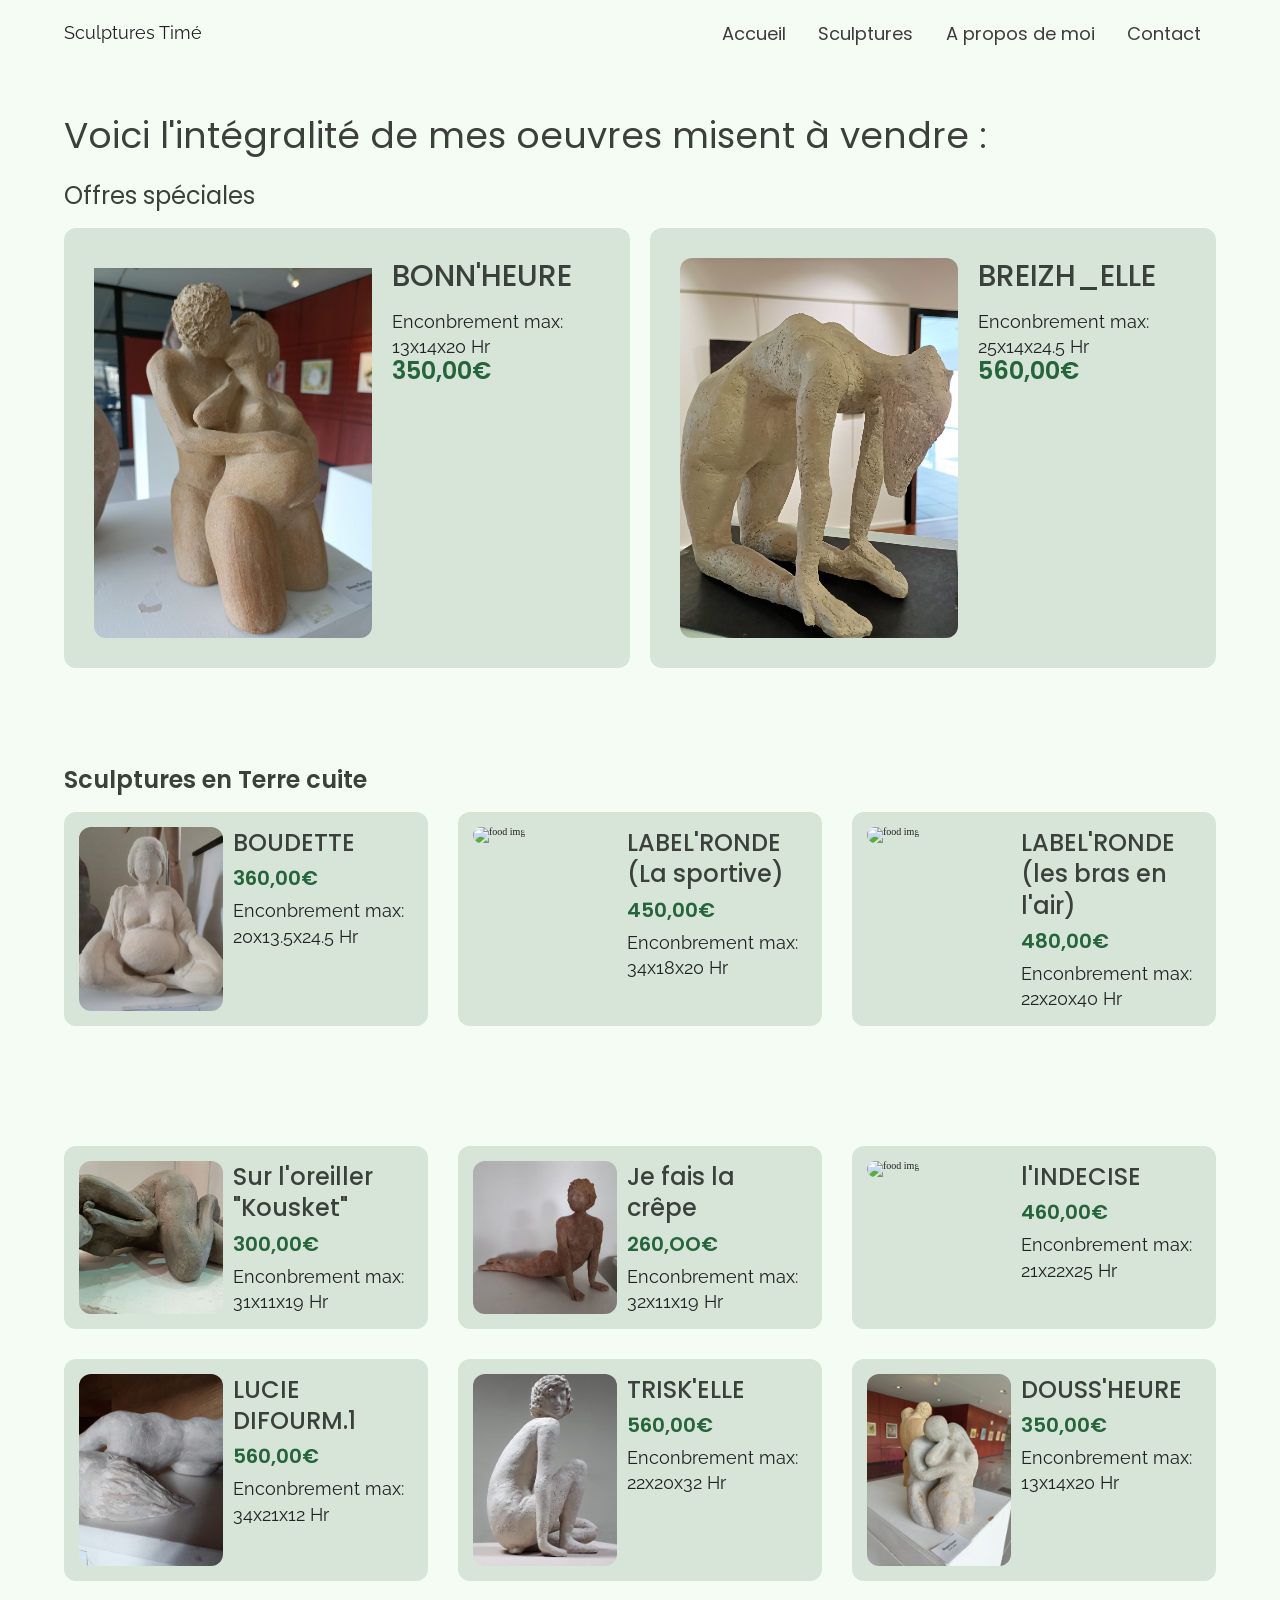
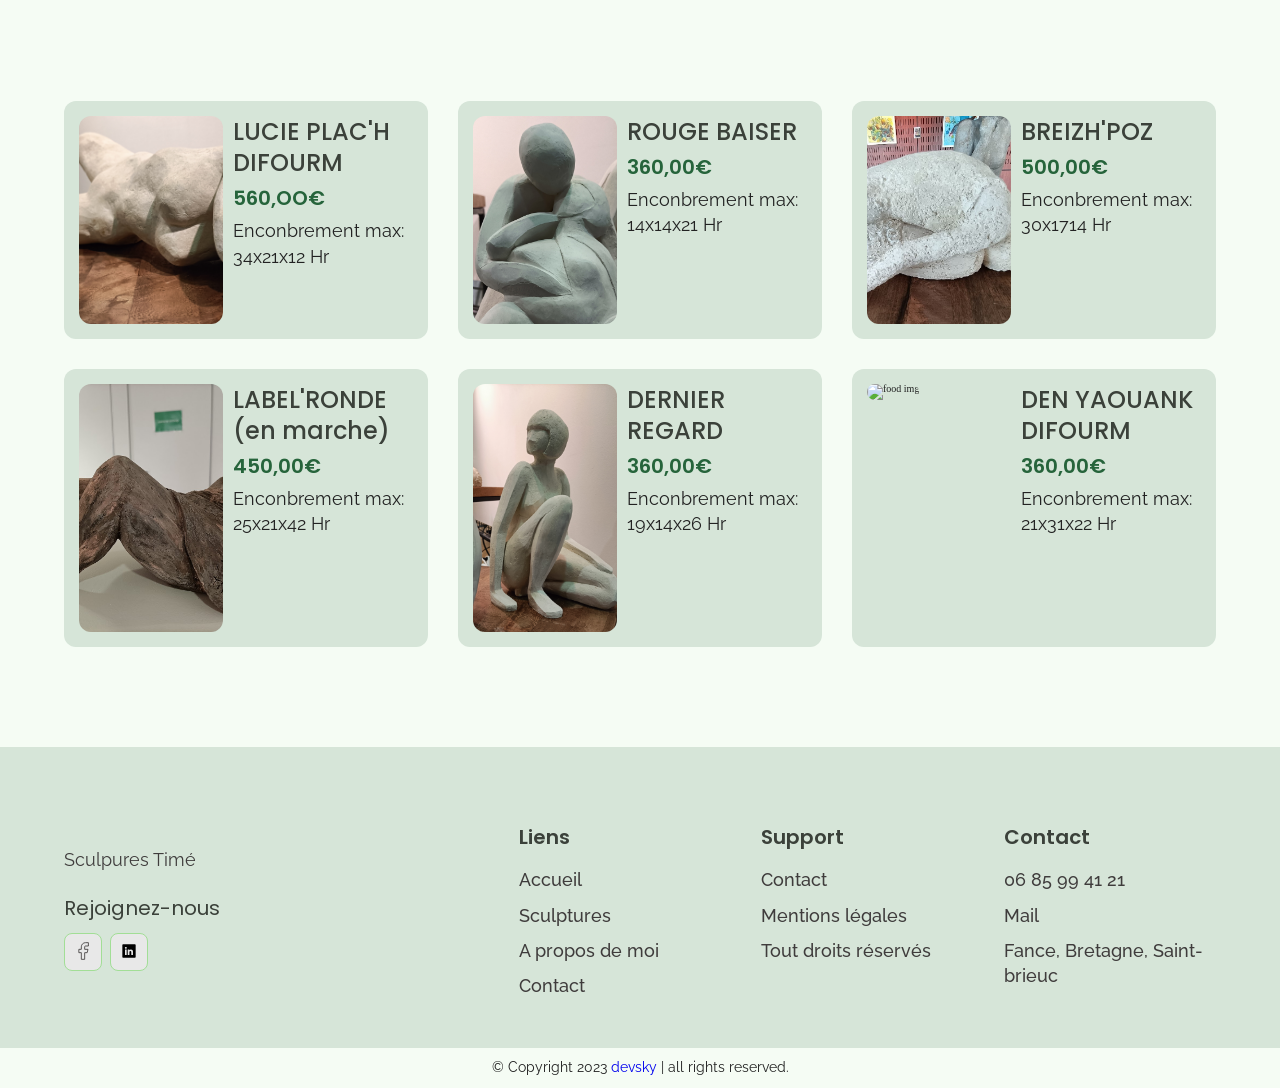
==== menu.html @ 5131c980 "[ADD] final version without modification asked by the client" ====
<!DOCTYPE html>
<html lang="en">

<head>
  <meta charset="UTF-8">
  <meta http-equiv="X-UA-Compatible" content="IE=edge">
  <meta name="viewport" content="width=device-width, initial-scale=1.0">
  <link rel="shortcut icon" href="./images/favicon.ico" type="image/x-icon">
  <title>Sculptures</title>
  <link rel="stylesheet" href="./reset.css">
  <link rel="stylesheet" href="./globalStyles.css">
  <link rel="stylesheet" href="./components.css">
  <!-- aos library css  -->
  <link rel="stylesheet" href="https://unpkg.com/aos@next/dist/aos.css" />
  <!-- Add your custom css -->
  <link rel="stylesheet" href="./menu.css">
</head>

<body>

  <!-- Nav Section -->
  <div class="nav">
    <div class="container">
      <div class="nav__wrapper">
        <p class="logo">Sculptures Timé</p> 
     
        
        <nav>
          <div class="nav__icon">
            <svg xmlns="http://www.w3.org/2000/svg" width="24" height="24" viewBox="0 0 24 24" fill="none"
              stroke="currentColor" stroke-width="2" stroke-linecap="round" stroke-linejoin="round"
              class="feather feather-menu">
              <line x1="3" y1="12" x2="21" y2="12" />
              <line x1="3" y1="6" x2="21" y2="6" />
              <line x1="3" y1="18" x2="21" y2="18" />
            </svg>
          </div>
          <div class="nav__bgOverlay"></div>
          <ol class="nav__list">
            <div class="nav__close">
              <svg xmlns="http://www.w3.org/2000/svg" width="24" height="24" viewBox="0 0 24 24" fill="none"
                stroke="currentColor" stroke-width="2" stroke-linecap="round" stroke-linejoin="round"
                class="feather feather-x">
                <line x1="18" y1="6" x2="6" y2="18" />
                <line x1="6" y1="6" x2="18" y2="18" />
              </svg>
            </div>
            <div class="nav__list__wrapper">

              <li><a class="nav__link" href="./index.html">Accueil</a></li>
              <li><a class="nav__link" href="./menu.html">Sculptures</a></li>
              <li><a class="nav__link" href="./about.html">A propos de moi</a></li>
              <li><a class="nav__link" href="./contact.html">Contact</a></li>
            </div>
          </ol>
        </nav>
      </div>
    </div>
  </div>
  <!-- End Nav Section -->
  <!-- page Title -->
  <section id="page__title" data-aos="fade-up">
    <div class="container">
      <h2 class="page__title__text">
        Voici l'intégralité de mes oeuvres misent à vendre :
      </h2>
    </div>
  </section>
  <!-- Our Specials -->
  <section id="ourSpecials" data-aos="fade-up">
    <div class="container">
      <h3 class="ourSpecials__title">Offres spéciales</h3>
      <div class="ourSpecials__wrapper">
        <div class="ourSpecials__item">
          <div class="ourSpecials__item__img">
            <a href="images/DOUSS_HEURE BISE.1.jpg" class="box"></a>
            <img src="images/DOUSS_HEURE BISE.1.jpg" alt="food img">
      
          </div>
          <div class="ourSpecials__item__info">
            <h3 class="ourSpecials__item__title">
              BONN'HEURE
            </h3>
            <p>Enconbrement max: 13x14x20 Hr</p>
            <h4 class="ourSpecials__item__price">350,00€</h4>
            <div class="ourSpecials__item__stars">
          
            </div>
          </div>
        </div>
        <div class="ourSpecials__item">
          <div class="ourSpecials__item__img">
            <img src="images/BREIZH_ELLE.jpg" alt="food img">
          </div>
          <div class="ourSpecials__item__info">
            <h3 class="ourSpecials__item__title">
              BREIZH_ELLE
            </h3>
            <p>Enconbrement max: 25x14x24.5 Hr</p>
            <h4 class="ourSpecials__item__price">560,00€</h4>
            <div class="ourSpecials__item__stars">
             
            </div>
          </div>
        </div>
      </div>
    </div>
  </section>
  <!-- End Our Specials -->
 <!--  Top Dishes -->
  <section id="dishGrid" data-aos="fade-down">
    <div class="container">
      <h2 class="dishGrid__title">
       Sculptures en Terre cuite
      </h2>
      <div class="dishGrid__wrapper">
        <div class="dishGrid__item">
          <div class="dishGrid__item__img">
            <img src="images/BOUDETTE.2.jpg" alt="food img">
          </div>
          <div class="dishGrid__item__info">
            <h3 class="dishGrid__item__title">
              BOUDETTE
            </h3>
            <h3 class="dishGrid__item__price">360,00€</h3>
            <p>Enconbrement max: 20x13.5x24.5 Hr</p>
            <div class="dishGrid__item__stars">
           
            </div>
          </div>
        </div>
        <div class="dishGrid__item">
          <div class="dishGrid__item__img">
            <img src="images/La sportive série la belle ronde.jpg" alt="food img">
          </div>
          <div class="dishGrid__item__info">
            <h3 class="dishGrid__item__title">
              LABEL'RONDE (La sportive)
            </h3>
            <h3 class="dishGrid__item__price">450,00€</h3>
            <p>Enconbrement max: 34x18x20 Hr</p>
            <div class="dishGrid__item__stars">
         
            </div>
          </div>
        </div>
        <div class="dishGrid__item">
          <div class="dishGrid__item__img">
            <img src="images/Série la belle ronde les bras au ciel.jpg" alt="food img">
          </div>
          <div class="dishGrid__item__info">
            <h3 class="dishGrid__item__title">
              LABEL'RONDE (les bras en l'air)
            </h3>
            <h3 class="dishGrid__item__price">480,00€</h3>
            <p>Enconbrement max: 22x20x40 Hr</p>
            <div class="dishGrid__item__stars">
           
            </div>
          </div>
        </div>
       
      </div>
    </div>
  </section>
 <!-- End Top Dishes -->
  <!-- Breakfast Dishes -->
   <section id="dishGrid" data-aos="fade-up">
    <div class="container">
      <h2 class="dishGrid__title">
        
      </h2>
      <div class="dishGrid__wrapper">
        <div class="dishGrid__item">
          <div class="dishGrid__item__img">
            <img src="images/Kousket.jpg" alt="food img">
          </div>
          <div class="dishGrid__item__info">
            <h3 class="dishGrid__item__title">
              Sur l'oreiller "Kousket"
            </h3>
            <h3 class="dishGrid__item__price">300,00€</h3>
            <p>Enconbrement max: 31x11x19 Hr</p>
            <div class="dishGrid__item__stars">
            
            </div>
          </div>
        </div>
        <div class="dishGrid__item">
          <div class="dishGrid__item__img">
            <img src="images/FAIRE LA CREPE.1.jpg" alt="food img">
          </div>
          <div class="dishGrid__item__info">
            <h3 class="dishGrid__item__title">
              Je fais la crêpe
            </h3>
            <h3 class="dishGrid__item__price">260,OO€</h3>
            <p>Enconbrement max: 32x11x19 Hr</p>
            <div class="dishGrid__item__stars">
          
            </div>
          </div>
        </div>
        <div class="dishGrid__item">
          <div class="dishGrid__item__img">
            <img src="images/L_Indécise.jpg" alt="food img">
          </div>
          <div class="dishGrid__item__info">
            <h3 class="dishGrid__item__title">
              l'INDECISE
            </h3>
            <h3 class="dishGrid__item__price">460,00€</h3>
            <p>Enconbrement max: 21x22x25 Hr</p>
            <div class="dishGrid__item__stars">
              
            </div>
          </div>
        </div>
        <div class="dishGrid__item">
          <div class="dishGrid__item__img">
            <img src="images/LUCIE DIFOURM.1.jpg" alt="food img">
          </div>
          <div class="dishGrid__item__info">
            <h3 class="dishGrid__item__title">
              LUCIE DIFOURM.1
            </h3>
            <h3 class="dishGrid__item__price">560,00€</h3>
            <p>Enconbrement max: 34x21x12 Hr</p>
            <div class="dishGrid__item__stars">
          
            </div>
          </div>
        </div>
        <div class="dishGrid__item">
          <div class="dishGrid__item__img">
            <img src="images/TRISK_ELLE.1.jpg" alt="food img">
          </div>
          <div class="dishGrid__item__info">
            <h3 class="dishGrid__item__title">
              TRISK'ELLE
            </h3>
            <h3 class="dishGrid__item__price">560,00€</h3>
            <p>Enconbrement max: 22x20x32 Hr</p>
            <div class="dishGrid__item__stars">
             
            </div>
          </div>
        </div>
        <div class="dishGrid__item">
          <div class="dishGrid__item__img">
            <img src="images/DOUSS_HEURE 1.jpg" alt="food img">
          </div>
          <div class="dishGrid__item__info">
            <h3 class="dishGrid__item__title">
              DOUSS'HEURE
            </h3>
            <h3 class="dishGrid__item__price">350,00€</h3>
            <p>Enconbrement max: 13x14x20 Hr</p>
            <div class="dishGrid__item__stars">
       
            </div>
          </div>
        </div>
      </div>
    </div>
  </section> 
  <!-- End Breakfast Dishes -->

  <!-- Lunch Dishes -->
 <section id="dishGrid" data-aos="fade-up">
    <div class="container">
      <h2 class="dishGrid__title">
        
      </h2>
      <div class="dishGrid__wrapper">
        <div class="dishGrid__item">
          <div class="dishGrid__item__img">
            <img src="images/Lucie Plac_h Difourm.jpg" alt="food img">
          </div>
          <div class="dishGrid__item__info">
            <h3 class="dishGrid__item__title">
              LUCIE PLAC'H DIFOURM
            </h3>
            <h3 class="dishGrid__item__price">560,OO€</h3>
            <p>Enconbrement max: 34x21x12 Hr</p>
            <div class="dishGrid__item__stars">
          
            </div>
          </div>
        </div>
        <div class="dishGrid__item">
          <div class="dishGrid__item__img">
            <img src="images/Rouge Baiser.jpg" alt="food img">
          </div>
          <div class="dishGrid__item__info">
            <h3 class="dishGrid__item__title">
              ROUGE BAISER
            </h3>
            <h3 class="dishGrid__item__price">360,00€</h3>
            <p>Enconbrement max: 14x14x21 Hr</p>
            <div class="dishGrid__item__stars">
     
            </div>
          </div>
        </div>
        <div class="dishGrid__item">
          <div class="dishGrid__item__img">
            <img src="images/BREIZH_POZ.jpg" alt="food img">
          </div>
          <div class="dishGrid__item__info">
            <h3 class="dishGrid__item__title">
              BREIZH'POZ
            </h3>
            <h3 class="dishGrid__item__price">500,00€</h3>
            <p>Enconbrement max: 30x1714 Hr</p>
            <div class="dishGrid__item__stars">

            </div>
          </div>
        </div>
        <div class="dishGrid__item">
          <div class="dishGrid__item__img">
            <img src="images/LABEL RONDE 3 AU PIED LEVE.jpg" alt="food img">
          </div>
          <div class="dishGrid__item__info">
            <h3 class="dishGrid__item__title">
              LABEL'RONDE (en marche)
            </h3>
            <h3 class="dishGrid__item__price">450,00€</h3>
            <p>Enconbrement max: 25x21x42 Hr</p>
            <div class="dishGrid__item__stars">
        
            </div>
          </div>
        </div>
        <div class="dishGrid__item">
          <div class="dishGrid__item__img">
            <img src="images/Dernier regard.jpg" alt="food img">
          </div>
          <div class="dishGrid__item__info">
            <h3 class="dishGrid__item__title">
              DERNIER REGARD
            </h3>
            <h3 class="dishGrid__item__price">360,00€</h3>
            <p>Enconbrement max: 19x14x26 Hr </p>
            <div class="dishGrid__item__stars">
           
            </div>
          </div>
        </div>
        <div class="dishGrid__item">
          <div class="dishGrid__item__img">
            <img src="images/Den Yaouank Difourm _ fait la crêpe.jpg" alt="food img">
          </div>
          <div class="dishGrid__item__info">
            <h3 class="dishGrid__item__title">
              DEN YAOUANK DIFOURM
            </h3>
            <h3 class="dishGrid__item__price">360,00€</h3>
            <p>Enconbrement max: 21x31x22 Hr</p>
            <div class="dishGrid__item__stars">
          
            </div>
          </div>
        </div>
      </div>
    </div>
  </section> 
  <!-- End Lunch Dishes -->
 
  <!-- Dinner Dishes -->
  <footer>
    <div class="container">
      <div class="footer__wrapper">
        <div class="footer__col1">
          <div class="footer__logo">
            <!-- <img src="./images/logo.svg" alt="shaif's cuisine"> -->
          </div>
          <p class="footer__desc">
            Sculpures Timé
          </p>
          <div class="footer__socials">
            <h4 class="footer__socials__title">Rejoignez-nous</h4>
            <ol class="footer__socials__list">
              <li>
                <a href="https://fr-fr.facebook.com/evbannetel/">
                  <svg xmlns="http://www.w3.org/2000/svg" width="24" height="24" viewBox="0 0 24 24" fill="none"
                    stroke="currentColor" stroke-width="1" stroke-linecap="round" stroke-linejoin="round"
                    class="feather feather-facebook">
                    <path d="M18 2h-3a5 5 0 0 0-5 5v3H7v4h3v8h4v-8h3l1-4h-4V7a1 1 0 0 1 1-1h3z" />
                </svg>
                </a>
              </li>
              <a href="https://www.linkedin.com/search/results/all/?heroEntityKey=urn%3Ali%3Afsd_profile%3AACoAABsuO-gBJkVRKXufWo4r--_2h6QPYoCUUek&keywords=bannetel%20evelyne&origin=RICH_QUERY_SEARCH_HOME_HISTORY&sid=yp7">
            <svg xmlns="24px" height="24px" viewBox="0 0 48 48" version="1.1" xmlns="http://www.w3.org/2000/svg"  fill="none" xmlns:xlink="http://www.w3.org/1999/xlink"
            stroke="currentColor" stroke-width="1" stroke-linecap="round" stroke-linejoin="round"
              class="feather feather-linkedin">
              <g id="Icon/Social/linkedin-color" stroke="none" stroke-width="1" fill="none" fill-rule="evenodd">
                  <path d="M20.9716667,33.5527338 L25.001,33.5527338 L25.001,27.1328007 C25.001,25.439485 25.3213333,23.7988354 27.4206667,23.7988354 C29.491,23.7988354 29.517,25.7351486 29.517,27.2404662 L29.517,33.5527338 L33.5506667,33.5527338 L33.5506667,26.4341413 C33.5506667,22.9381777 32.796,20.2505391 28.711,20.2505391 C26.7483333,20.2505391 25.432,21.3265278 24.8943333,22.3471839 L24.839,22.3471839 L24.839,20.5725357 L20.9716667,20.5725357 L20.9716667,33.5527338 Z M16.423,14.1202696 C15.1273333,14.1202696 14.0823333,15.1682587 14.0823333,16.4595785 C14.0823333,17.7508984 15.1273333,18.7992208 16.423,18.7992208 C17.7133333,18.7992208 18.761,17.7508984 18.761,16.4595785 C18.761,15.1682587 17.7133333,14.1202696 16.423,14.1202696 L16.423,14.1202696 Z M14.4026667,33.5527338 L18.4406667,33.5527338 L18.4406667,20.5725357 L14.4026667,20.5725357 L14.4026667,33.5527338 Z M9.76633333,40 C8.79033333,40 8,39.2090082 8,38.2336851 L8,9.76631493 C8,8.79065843 8.79033333,8 9.76633333,8 L38.234,8 C39.2093333,8 40,8.79065843 40,9.76631493 L40,38.2336851 C40,39.2090082 39.2093333,40 38.234,40 L9.76633333,40 Z" id="Shape" fill="#000000"></path>
             </g>
          </svg>
        </a>
            </ol>
          </div>
        </div>
        <div class="footer__col2">
          <h3 class="footer__text__title">
            Liens
          </h3>
          <ol class="footer__text">
            <li>
              <a href="./index.html">Accueil</a>
            </li>
            <li>
              <a href="./menu.html">Sculptures</a>
            </li>
            <li>
              <a href="./about.html">A propos de moi</a>
            </li>
            <li>
              <a href="./contact.html">Contact</a>
            </li>
          </ol>
        </div>
        <div class="footer__col3">
          <h3 class="footer__text__title">
            Support
          </h3>
          <ol class="footer__text">
            <li>
              <a href="contact.html">Contact</a>
            </li>
            <li>
              <a>Mentions légales</a>
            </li>
            <li>
              <a>Tout droits réservés</a>
            </li>
          </ol>
        </div>
        <div class="footer__col4">
          <h3 class="footer__text__title">
            Contact
          </h3>
          <ol class="footer__text">
            <li>
              <a href="tel:0685994121">06 85 99 41 21</a>
            </li>
            <li>
              <a href="mailto:evbannetel@gmail.com">Mail</a>
            </li>
            <li>
              <a>Fance, Bretagne, Saint-brieuc</a>
            </li>
          </ol>
        </div>
      </div>
    </div>
  </footer>
  <div id="copyright">
    <div class="container">
      <p class="copyright__text">
        © Copyright 2023 
          <a href="https://devsky.fr" target="_blank">devsky</a>   
          | all rights reserved.
      </p>
    </div>
  </div>
  <!-- End Footer -->

  <!-- aos script -->
  <script src="https://unpkg.com/aos@next/dist/aos.js"></script>
  <!-- custom script -->
  <script src="./main.js"></script>
</body>

</html>
---- globalStyles.css ----
@import url('https://fonts.googleapis.com/css2?family=Poppins:wght@500;600&family=Raleway:wght@400;500;600&display=swap');
html {
	font-size: 10px;
	overflow-x: hidden;
}
body {
	background: var(--lightGreen-2);
	overflow-x: hidden;
	visibility: hidden;
}
.telstyle {
	text-decoration: none;
	color: white;
}
section {
	padding: 100px 0;
}
@media only screen and (max-width: 767px) {
	section {
		padding: 50px 0;
	}
}
.container {
	max-width: 1200px;
	width: 90%;
	margin: 0 auto;
}
.copyright__text {
	font-size: 1.4rem;
	text-align: center;
}
:root {
	--green-1: #26643b;
	--green-2: #a2de96;
	--lightGreen-1: #d6e5d8;
	--lightGreen-2: #f5fcf4;
	--black-1: #3b413a;
	--black-2: #3f3c3c;
	--black-3: #5b6359;
	--white-1: #e8e8e8;
}
img {
	width: 100%;
	height: 100%;
	object-fit: contain;
}
h1,
h2,
h3,
h4 {
	font-family: Poppins;
}
p {
	font-family: Raleway;
	font-weight: 400;
	line-height: 1.4em;
	font-size: 1.8rem;
}
a {
	display: inline-block;
	text-decoration: none;
}

.contact .row{
	display: flex;
	background:var(--black);
	flex-wrap: wrap;
	gap:1rem;
	color: #fff;
	size: 0vmax;
  }
  
  .contact .row .map{
	flex:1 1 45rem;
	width: 100%;
	object-fit: cover;
  }
  
  .contact .row form{
	flex:1 1 45rem;
	padding:5rem 2rem;
	text-align: center;
  }
  
  .contact .row form h3{
	text-transform: uppercase;
	font-size: 3.5rem;
	color:#fff;
  }
  
  .contact .row form .inputBox{
	display: flex;
	align-items: center;
	margin-top: 2rem;
	margin-bottom: 2rem;
	background:var(--bg);
	border:var(--border);
  }
  
  .contact .row form .inputBox span{
	color:#fff;
	font-size: 2rem;
	padding-left: 2rem;
  }
  
  .contact .row form .inputBox input{
	width: 100%;
	padding:2rem;
	font-size: 1.7rem;
	color:#fff;
	text-transform: none;
	background:none;
  }
.testimonial__title{
	font-size: 1.8rem;
	margin-bottom: 3rem;
	text-align: center;
	color: var(--black-1);
	size: 90%;
}
---- components.css ----
/* Nav Styles */
.nav {
	padding: 2rem 0;
}
.nav__icon,
.nav__close,
.nav__bgOverlay {
	display: none;
}
.nav__wrapper {
	display: flex;
	justify-content: space-between;
}
.nav__list li {
	display: inline-block;
	margin: 0 1rem;
}
.nav__list .nav__link {
	font-size: 1.8rem;
	font-family: Poppins;
	color: var(--black-2);
	padding: 0.5rem;
}
.copyright__text {
	font-size: 1.4rem;
	text-align: center;
}
.nav__list li:hover .nav__link {
	color: var(--green-1);
}
@media only screen and (max-width: 768px) {
	.nav {
		position: relative;
		/* overflow-x: scroll; */
	}
	.nav__icon {
		display: block;
	}
	.nav__icon svg,
	.nav__close svg {
		pointer-events: none;
		height: 30px;
		width: 30px;
	}
	.nav__close {
		display: block;
		position: absolute;
		color: var(--black-1);
		right: 1rem;
		top: 1rem;
		cursor: pointer;
	}
	.nav__list {
		z-index: 1000;
		position: absolute;
		left: 100%;
		top: 0;
		height: 100vh;
		width: 80%;
		background: var(--lightGreen-1);
		display: flex;
		align-items: center;
		justify-content: flex-end;
		padding-right: 2rem;
		transform: translate(0%);
		overflow: hidden;
		transition: 0.3s ease-in transform;
	}
	.nav__list.show {
		transform: translate(-100%);
	}
	.nav__list li {
		display: block;
		text-align: right;
		margin-bottom: 2rem;
	}
	.nav__list a {
		font-size: 1.6rem;
	}
	.nav__bgOverlay {
		position: absolute;
		left: 0;
		top: 0;
		z-index: 1000;
		height: 100vh;
		width: 100%;
		background: rgba(18, 24, 14, 0.808);
		display: none;
	}
	.nav__bgOverlay.active {
		display: block;
	}
}
/* End Nav Styles */
/* Global Button Styles */
.btn {
	color: var(--green-1);
	font-family: Poppins;
	font-weight: 500;
	border-radius: 8px;
	font-size: 1.4rem;
	padding: 1.2rem 2rem;
}
.primary-btn {
	color: var(--white-1);
	background: var(--green-1);
}
@media only screen and (min-width: 700px) {
	.btn {
		padding: 1.3rem 2rem;
		font-size: 2rem;
	}
}
/* End Global Button Styles */

/* Store info section styles*/
.storeInfo__wrapper {
	display: flex;
	justify-content: center;
	flex-wrap: wrap;
	gap: 1rem;
}
.storeInfo__item {
	background-color: var(--lightGreen-1);
	padding: 20px 30px;
	text-align: center;
	text-align: center;
	border-radius: 12px;
	width: 150px;
}
.storeInfo__icon {
	width: 30px;
	margin: 0 auto;
	margin-bottom: 1.5rem;
}
.storeInfo__title {
	font-size: 1.4rem;
	font-family: Poppins;
	font-weight: 500;
	margin-bottom: 0.5rem;
	color: var(--black-1);
}
.storeInfo__text {
	font-size: 1.4rem;
	font-family: Raleway;
	color: var(--black-2);
}
@media only screen and (min-width: 768px) {
	.storeInfo__wrapper {
		gap: 2rem;
	}
	.storeInfo__item {
		min-width: 200px;
		padding: 40px 0;
	}
	.storeInfo__icon {
		width: 47px;
		margin-bottom: 2.5rem;
	}
	.storeInfo__title {
		font-size: 1.8rem;
		margin-bottom: 1rem;
	}
	.storeInfo__text {
		font-size: 1.6rem;
	}
}

/* Dishes Grid */
.dishGrid__title {
	font-size: 1.8rem;
	margin-bottom: 2rem;
	font-weight: 600;
	color: var(--black-1);
}
.dishGrid__wrapper {
	display: grid;
	/* grid-template-columns: repeat(autofit, minmax(140px, 1fr)); */
	grid-template-columns: repeat(auto-fit, minmax(140px, 1fr));
	gap: 1rem;
}
.dishGrid__item {
	display: flex;
	flex-direction: column;
	background-color: var(--lightGreen-1);
	padding: 0.5rem;
	border-radius: 8px;
	gap: 0.5rem;
}
.dishGrid__item__img {
	flex: 4;
}
.dishGrid__item__info {
	flex: 5;
}
.dishGrid__item__img img {
	object-fit: cover;
	border-radius: 12px;
}
.dishGrid__item__title {
	font-size: 1.4rem;
	line-height: 1.3em;
	font-weight: 500;
	color: var(--black-1);
	margin-bottom: 0.5rem;
}
.dishGrid__item__price {
	font-size: 1.4rem;
	color: var(--green-1);
	font-weight: 600;
	margin-bottom: 0.5rem;
}
.dishGrid__item__stars {
	max-height: 15px;
	width: max-content;
}
@media only screen and (min-width: 768px) {
	.dishGrid__title {
		font-size: 2.4rem;
	}
	.dishGrid__wrapper {
		grid-template-columns: repeat(auto-fit, minmax(350px, 1fr));
		gap: 3rem;
	}
	.dishGrid__item {
		flex-direction: row;
		padding: 1.5rem;
		border-radius: 12px;
		gap: 1rem;
	}
	.dishGrid__item__title {
		font-size: 2.4rem;
		margin-bottom: 1rem;
	}
	.dishGrid__item__price {
		font-size: 2rem;
		margin-bottom: 1rem;
	}
}
/* Dishes Grid */

/* Footer Styles */
footer {
	background: var(--lightGreen-1);
	padding-top: 5rem;
	padding-bottom: 2rem;
}
.footer__wrapper {
	display: flex;
	flex-direction: column;
	gap: 3rem;
}
.footer__logo {
	width: 150px;
	margin-bottom: 2rem;
}
.footer__desc {
	font-size: 1.4rem;
	color: var(--black-2);
	margin-bottom: 2rem;
}
.footer__socials__title {
	font-size: 1.8rem;
	color: var(--black-1);
	margin-bottom: 1rem;
}
.footer__socials li {
	display: inline-block;
	margin-right: 0.5rem;
}
.footer__socials a {
	padding: 0.5rem 0.8rem;
	background-color: var(--white-1);
	border: 1px solid var(--green-2);
	border-radius: 8px;
}
.footer__socials svg {
	width: 20px;
	color: var(--black-2);
}
.footer__text__title {
	font-size: 1.8rem;
	margin-bottom: 1rem;
	color: var(--black-1);
	font-weight: 600;
}
.footer__socials img {
	width: 25px;
	color: var(--black-2);
}
.footer__text a {
	font-size: 1.4rem;
	margin-bottom: 0.5rem;
	color: var(--black-2);
	font-family: Raleway;
	font-weight: 500;
	line-height: 1.4em;
}
@media only screen and (min-width: 768px) {
	footer {
		padding-top: 8rem;
		padding-bottom: 4rem;
	}
	.footer__wrapper {
		flex-direction: row;
	}
	.footer__col1 {
		flex: 4;
	}
	.footer__col2,
	.footer__col3,
	.footer__col4 {
		flex: 2;
	}
	.footer__desc {
		max-width: 300px;
		font-size: 1.8rem;
		margin-bottom: 2.5rem;
	}
	.footer__socials__title {
		font-size: 2rem;
		margin-bottom: 1.5rem;
	}
	.footer__text__title {
		font-size: 2rem;
		margin-bottom: 2rem;
	}
	.footer__text a {
		font-size: 1.8rem;
		margin-bottom: 1rem;
	}
}
#copyright {
	padding: 1rem 0;
}
.copyright__text {
	font-size: 1.4rem;
	text-align: center;
}
@media only screen and (min-width: 768px) {
	.copyright__text {
		font-size: 1.6rem;
		text-align: left;
	}
}
/* End Footer Styles */

/* Form Styles */
#form {
	padding: 5rem 0;
}
.form__title {
	font-size: 1.8rem;
	color: var(--black-1);
	font-weight: 600;
}
.form__wrapper {
	padding: 3rem 0;
}
.form__wrapper form {
	display: grid;
	grid-template-columns: 1fr;
	gap: 2rem;
}
.form__group label {
	font-size: 1.6rem;
	font-family: Poppins;
	color: var(--black-2);
	font-weight: 500;
}
.form__group input,
.form__group textarea,
.form__group select {
	width: 100%;
	border: none;
	background-color: var(--lightGreen-1);
	font-size: 1.4rem;
	font-family: Raleway;
	font-weight: 600;
	padding: 1.5rem;
	border-radius: 8px;
	margin-top: 0.5rem;
	color: var(--black-2);
}
.form__group textarea {
	resize: vertical;
}
.form__wrapper button[type='submit'] {
	width: max-content;
	border: none;
	padding: 1rem 4rem;
	font-weight: 500;
	letter-spacing: 0.1rem;
}
@media only screen and (min-width: 768px) {
	.form__title {
		font-size: 3.6rem;
	}
	.form__wrapper {
		padding: 5rem 0;
	}
	.form__wrapper form {
		grid-template-columns: 1fr 1fr;
	}
	.form__group__full {
		grid-column: 1/3;
	}
	.form__group label {
		font-size: 1.8rem;
	}
	.form__group input,
	.form__group textarea,
	.form__group select {
		font-size: 1.8rem;
		padding: 2rem;
		margin-top: 1.5rem;
	}
}
---- menu.css ----
/* page title styles */
#page__title {
	padding-top: 3rem;
	padding-bottom: 2rem;
}
.page__title__text {
	font-size: 2.2rem;
	color: var(--black-1);
}
@media only screen and (min-width: 768px) {
	#page__title {
		padding-top: 5rem;
		padding-bottom: 3rem;
	}
	.page__title__text {
		font-size: 3.6rem;
	}
}
/* Our Specials Menu Styles */
#ourSpecials {
	padding: 0;
}
.ourSpecials__title {
	font-size: 1.8rem;
	color: var(--black-1);
	margin-bottom: 2rem;
}
.copyright__text {
	font-size: 1.4rem;
	text-align: center;
}
.ourSpecials__wrapper {
	display: flex;
	gap: 1.5rem;
	flex-direction: column;
	max-width: 400px;
}
.ourSpecials__item {
	flex: 1;
	display: flex;
	gap: 2rem;
	background-color: var(--lightGreen-1);
	padding: 1.5rem;
	border-radius: 12px;
}
.ourSpecials__item__img,
.ourSpecials__item__info {
	flex: 1;
}
.ourSpecials__item__img {
	border-radius: 12px;
	overflow: hidden;
}
.ourSpecials__item__img img {
	object-fit: cover;
}
.ourSpecials__item__title {
	font-size: 2.4rem;
	font-weight: 500;
	margin-bottom: 1rem;
	color: var(--black-1);
	line-height: 1.2em;
}
.ourSpecials__item__price {
	font-size: 1.8rem;
	color: var(--green-1);
	font-weight: 600;
	margin-bottom: 1rem;
}
.ourSpecials__item__stars {
	width: max-content;
}
@media only screen and (min-width: 768px) {
	.ourSpecials__title {
		font-size: 2.4rem;
	}
	.ourSpecials__wrapper {
		flex-direction: row;
		gap: 2rem;
		max-width: none;
	}
	.ourSpecials__item {
		padding: 3rem;
		gap: 2rem;
	}
	.ourSpecials__item__title {
		font-size: 3rem;
		margin-bottom: 1.5rem;
	}
	.ourSpecials__item__price {
		font-size: 2.4rem;
		margin-bottom: 1.5rem;
	}
}
.pricing .box-container .box {
	background: var(--white);
	text-align: center;
	padding: 2rem;
	border: var(--border);
	-webkit-box-shadow: var(--box-shadow);
			box-shadow: var(--box-shadow);
  }
  
  .pricing .box-container .box i {
	font-size: 3rem;
	height: 7rem;
	width: 7rem;
	line-height: 7rem;
	border-radius: 50%;
	margin-bottom: 2rem;
	background: var(--yellow);
	color: var(--black);
  }
  
  .pricing .box-container .box h3 {
	font-size: 2rem;
	color: var(--black);
	text-transform: capitalize;
	font-weight: normal;
  }
  
  .pricing .box-container .box .price {
	padding: 1rem 0;
	font-size: 5rem;
	color: var(--black);
	text-transform: capitalize;
  }
  
  .pricing .box-container .box .price span {
	font-size: 2rem;
  }
  
  .pricing .box-container .box .list {
	padding: 1rem 0;
  }
  
  .pricing .box-container .box .list p {
	padding: 1rem 0;
	font-size: 1.4rem;
	color: var(--light-color);
	line-height: 2;
  }
@media only screen and (min-width: 1100px) {
	.ourSpecials__item__img {
		flex: 4;
	}
	.ourSpecials__item__info {
		flex: 3;
	}
}

/* Dish Grid Styles */
#dishGrid {
	padding-bottom: 0;
}
#dishGrid:last-of-type {
	padding-bottom: 10rem;
}
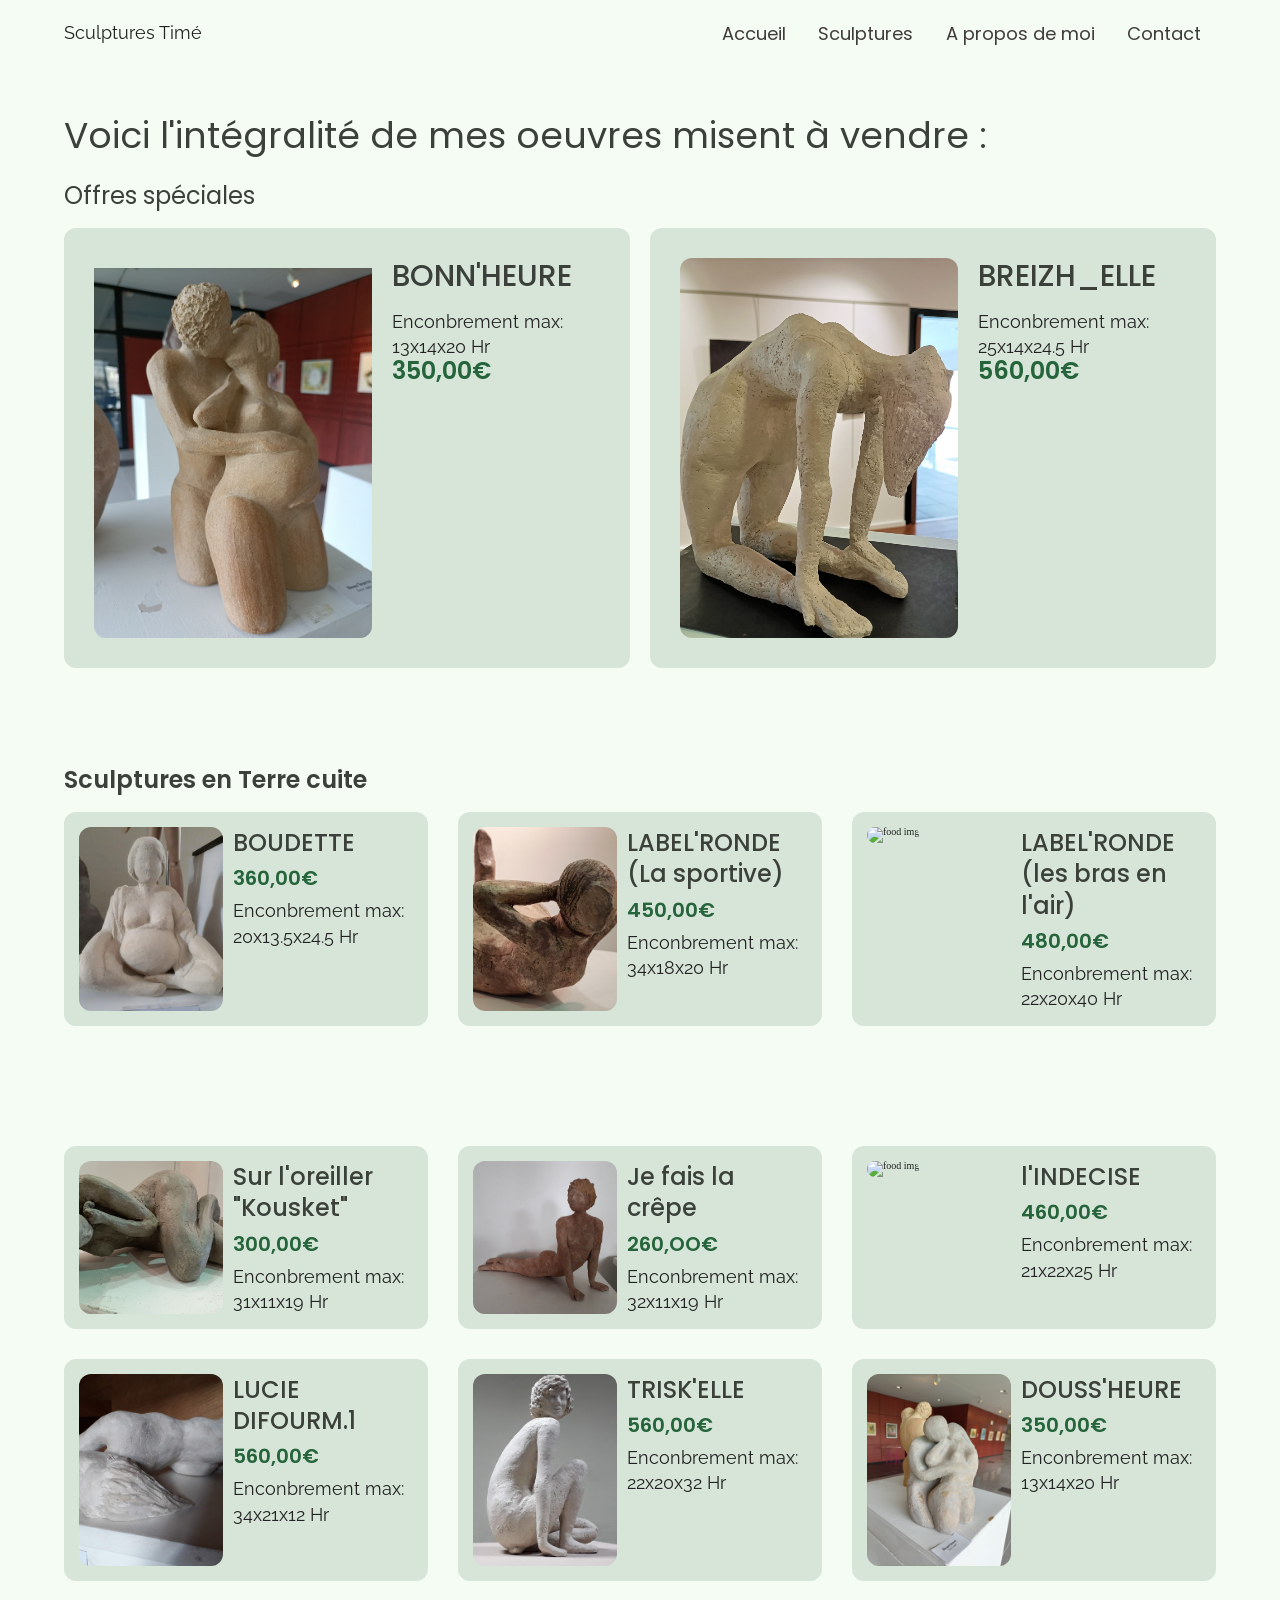
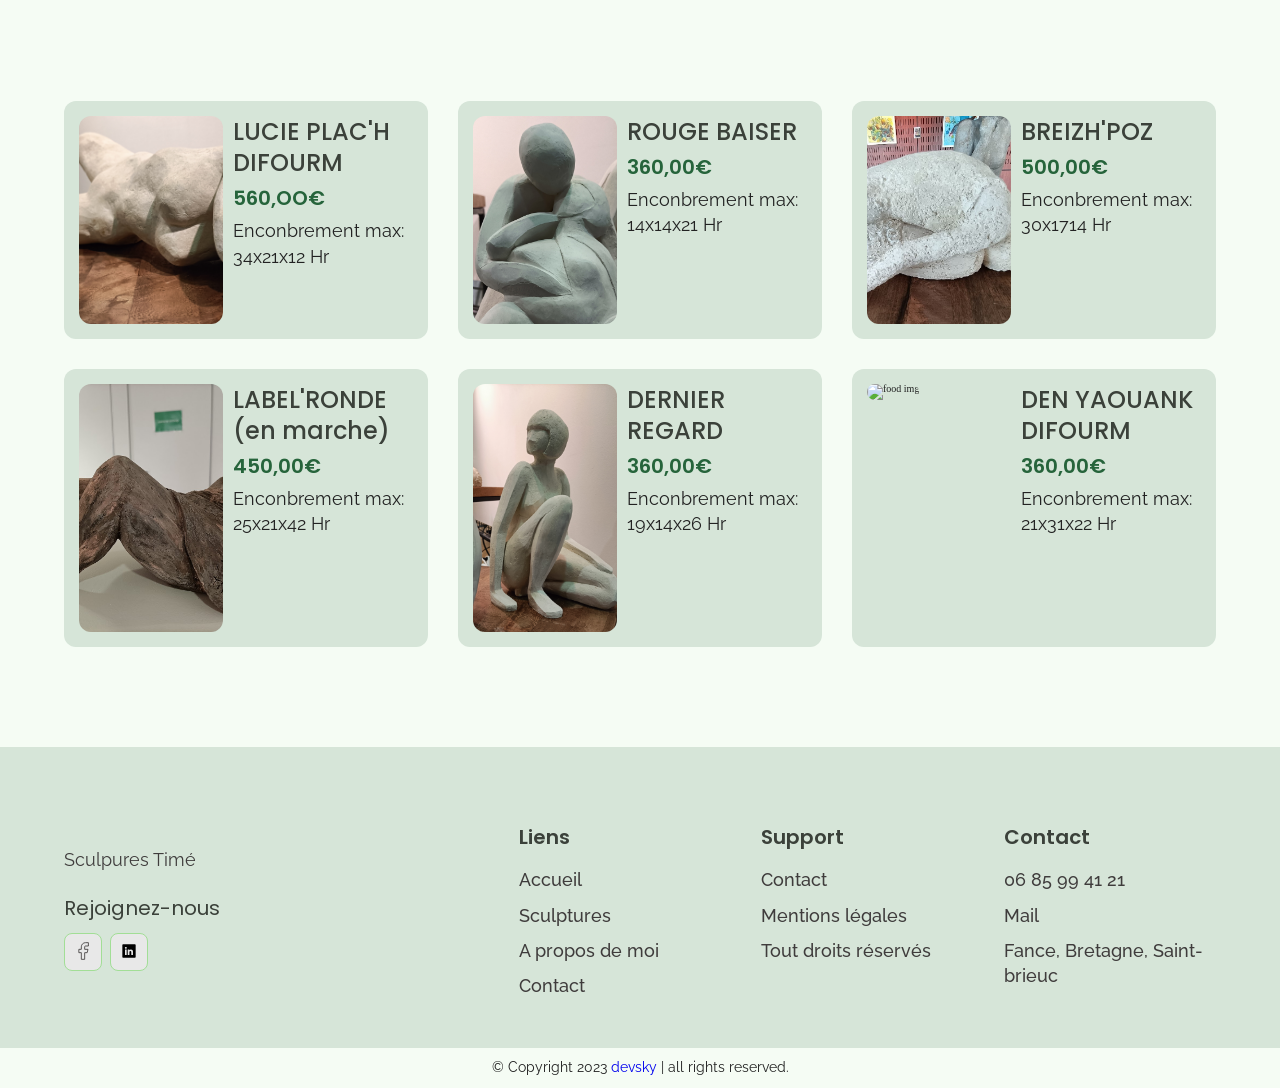
==== commit c2135a38: "[ADD] final version without modification asked by the client" ====
--- a/menu.html
+++ b/menu.html
@@ -131,7 +131,7 @@
         </div>
         <div class="dishGrid__item">
           <div class="dishGrid__item__img">
-            <img src="images/La sportive série la belle ronde.jpg" alt="food img">
+            <img src="images/la_sportive_belle_ronde.jpg" alt="food img">
           </div>
           <div class="dishGrid__item__info">
             <h3 class="dishGrid__item__title">
